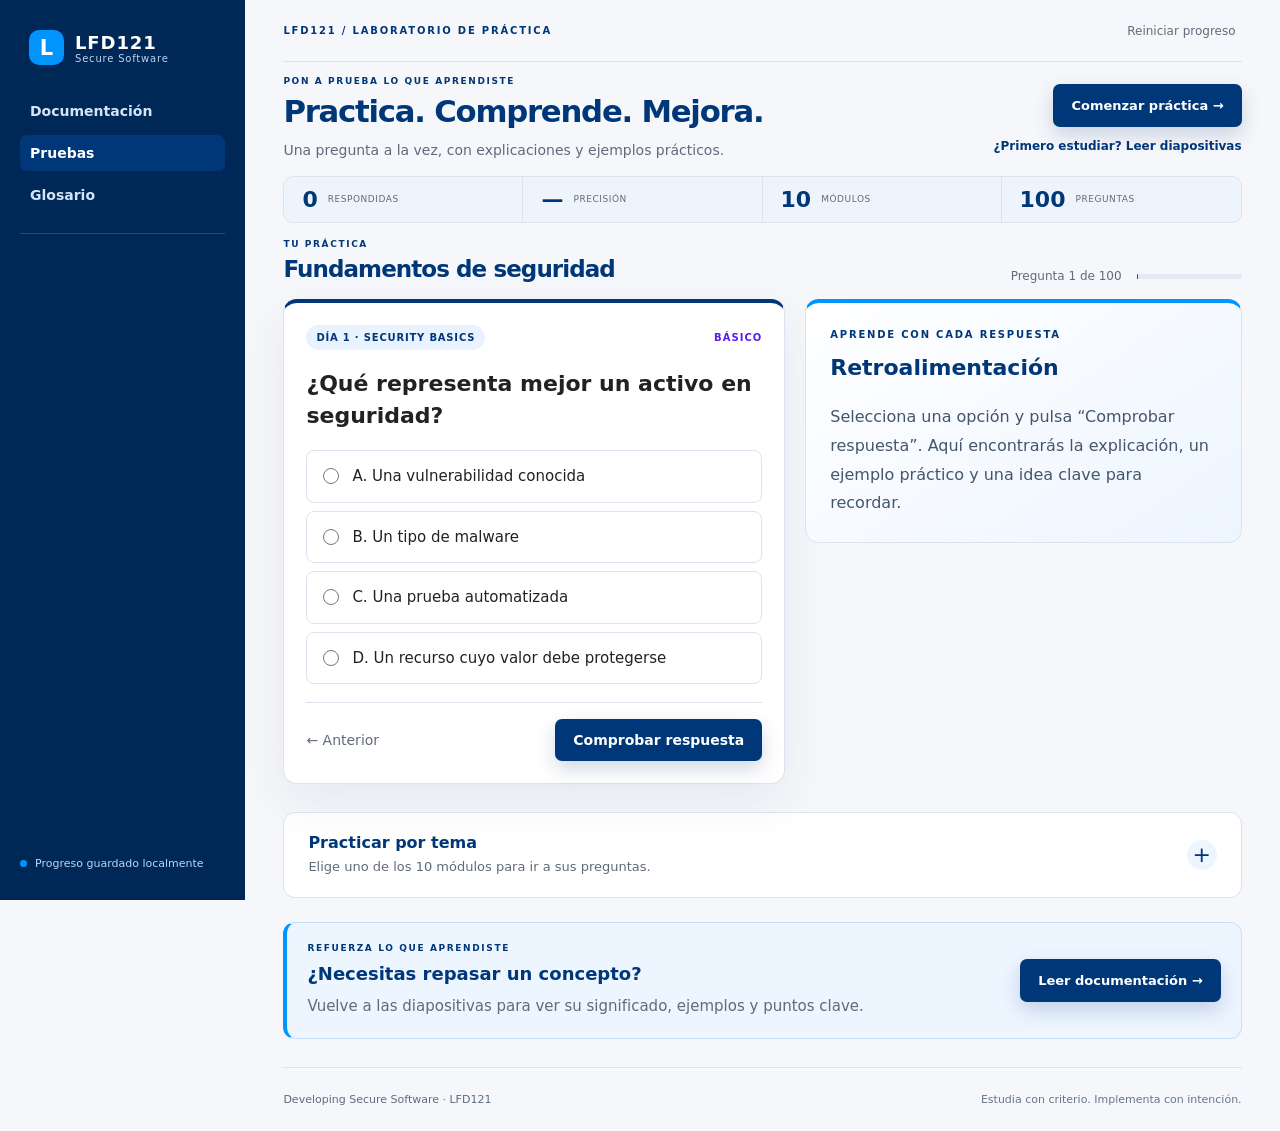
==== index.html @ 5a45626c "Initial commit" ====
<!doctype html>
<html lang="es">
<head>
  <meta charset="UTF-8" />
  <meta name="viewport" content="width=device-width, initial-scale=1.0" />
  <meta name="description" content="Preparación para la certificación Developing Secure Software LFD121." />
  <title>LFD121 · Secure Software Study Lab</title>
  <link rel="stylesheet" href="styles.css?v=10" />
</head>
<body class="quiz-page">
  <a class="skip-link" href="#practicePanel">Saltar a la prueba</a>
  <div class="app-shell">
    <aside class="sidebar">
      <a class="brand" href="#top"><span class="brand-mark">L</span><span><strong>LFD121</strong><small>Secure Software</small></span></a>
      <nav class="site-nav" aria-label="Secciones del sitio">
        <a href="docs.html">Documentación</a>
        <a href="index.html" aria-current="page">Pruebas</a>
        <a href="glosario.html">Glosario</a>
      </nav>
      <div class="sidebar-foot"><span class="status-dot"></span> Progreso guardado localmente</div>
    </aside>

    <main class="main" id="top">
      <header class="topbar"><button class="menu-btn" id="menuBtn" aria-label="Abrir menú">☰</button><span class="eyebrow">LFD121 / LABORATORIO DE PRÁCTICA</span><button class="reset-link" id="resetBtn">Reiniciar progreso</button></header>
      <section class="practice-intro" aria-labelledby="practiceTitle">
        <div><p class="kicker">PON A PRUEBA LO QUE APRENDISTE</p><h1 id="practiceTitle">Practica. Comprende. Mejora.</h1><p>Una pregunta a la vez, con explicaciones y ejemplos prácticos.</p></div>
        <div class="practice-intro-actions"><button class="primary-btn" id="startBtn" type="button">Comenzar práctica →</button><a class="docs-text-link" href="docs.html">¿Primero estudiar? Leer diapositivas</a></div>
      </section>
      <section class="stats" aria-label="Resumen de progreso"><div><span id="answeredStat">0</span><small>RESPONDIDAS</small></div><div><span id="scoreStat">—</span><small>PRECISIÓN</small></div><div><span>10</span><small>MÓDULOS</small></div><div><span>100</span><small>PREGUNTAS</small></div></section>

      <section class="practice-panel" id="practicePanel">
        <div class="section-head"><div><p class="kicker">TU PRÁCTICA</p><h2 id="quizTitle">Práctica rápida</h2></div><div class="quiz-meta"><span id="questionCounter">Pregunta 1 de 100</span><div class="progress"><i id="quizProgress"></i></div></div></div>
        <div class="practice-layout">
          <div class="quiz-card"><div class="quiz-top"><span class="pill" id="quizDay">DÍA 1 · FUNDAMENTOS</span><span class="difficulty" id="quizDifficulty">INTERMEDIO</span></div><h3 id="questionText"></h3><div class="options" id="options"></div><div class="quiz-actions"><button class="ghost-btn" id="prevBtn">← Anterior</button><button class="primary-btn small" id="nextBtn">Comprobar respuesta</button></div></div>
          <aside class="explanation pending" id="explanation" aria-labelledby="feedbackHeading">
            <p class="kicker">APRENDE CON CADA RESPUESTA</p>
            <h3 id="feedbackHeading">Retroalimentación</h3>
            <div id="feedbackContent" aria-live="polite" aria-atomic="true"></div>
          </aside>
        </div>
      </section>
      <details class="practice-modules">
        <summary><span><strong>Practicar por tema</strong><small>Elige uno de los 10 módulos para ir a sus preguntas.</small></span><span class="module-toggle" aria-hidden="true">+</span></summary>
        <section class="content-grid" aria-label="Módulos de práctica">
          <div class="section-head"><h2>Tu ruta de preparación</h2><div class="view-toggle"><button class="active" data-view="cards">Tarjetas</button><button data-view="compact">Compacto</button></div></div>
          <div class="day-grid" id="dayGrid"></div>
        </section>
      </details>
      <section class="study-first" aria-label="Antes de hacer la prueba">
        <div><p class="kicker">REFUERZA LO QUE APRENDISTE</p><h2>¿Necesitas repasar un concepto?</h2><p>Vuelve a las diapositivas para ver su significado, ejemplos y puntos clave.</p></div>
        <a class="primary-btn" href="docs.html">Leer documentación →</a>
      </section>
      <footer>Developing Secure Software · LFD121 <span>Estudia con criterio. Implementa con intención.</span></footer>
    </main>
  </div>
  <script src="app.js?v=9"></script>
</body>
</html>
---- styles.css ----
:root{
  --font-sans:ui-sans-serif,system-ui,-apple-system,BlinkMacSystemFont,"Segoe UI",Arial,sans-serif;
  --ink:#222222;--muted:#606b7a;--cream:#f6f7fa;--paper:#fff;--line:#dce3ef;
  --brand:#003778;--azure:#0094ff;--purple:#5b1de7;
  --deep-navy:#002857;--deep-azure:#0077cc;--darkest-navy:#00183c;
  --shadow:0 18px 50px #00377812;
}*{box-sizing:border-box;font-family:var(--font-sans)}body{margin:0;background:var(--cream);color:var(--ink);font-family:var(--font-sans)}
.app-shell{display:flex;min-height:100vh}
.sidebar{background:var(--deep-navy);color:#f6f7fa;width:245px;padding:30px 20px;display:flex;flex-direction:column;flex-shrink:0}
.brand{display:flex;align-items:center;gap:11px;color:white;text-decoration:none;margin:0 9px 58px}
.brand-mark{display:grid;place-items:center;width:35px;height:35px;border-radius:10px;background:var(--azure);color:#fff;font:700 21px var(--font-sans)}
.brand strong{display:block;font:700 18px var(--font-sans);letter-spacing:.05em}
.brand small{display:block;color:#b9d6f7;font-size:10px;letter-spacing:.08em}
.side-label{color:#b9d6f7;font-size:10px;font-weight:700;letter-spacing:.15em;margin:0 10px 16px}
#dayNav{display:grid;gap:5px}
#dayNav button{background:none;border:0;color:#d4e4f8;text-align:left;padding:10px;border-radius:8px;cursor:pointer;font:500 12px var(--font-sans);transition:.2s}
#dayNav button:hover,#dayNav button.active{background:var(--brand);color:white}
.sidebar-foot{margin-top:auto;color:#b9d6f7;font-size:11px;display:flex;gap:8px;align-items:center}
.status-dot{width:7px;height:7px;border-radius:50%;background:var(--azure)}
.main{flex:1;max-width:1440px;margin:auto;padding:0 5vw}
.topbar{height:78px;border-bottom:1px solid var(--line);display:flex;align-items:center;justify-content:space-between}
.eyebrow,.kicker{font-size:10px;font-weight:700;letter-spacing:.18em;color:var(--brand)}
.reset-link{border:0;background:transparent;color:var(--muted);font-size:12px;cursor:pointer}
.menu-btn{display:none}
.hero{display:flex;justify-content:space-between;align-items:center;padding:74px 0 55px;gap:30px}
.kicker{margin:0 0 16px}
.hero h1{font:700 clamp(43px,5vw,72px)/.98 var(--font-sans);letter-spacing:-.07em;margin:0}
.hero h1 em{color:var(--purple);font-style:normal}
.hero-copy{color:var(--muted);max-width:440px;line-height:1.7;margin:24px 0 28px;font-size:15px}
.primary-btn{border:0;border-radius:7px;background:var(--brand);color:white;padding:14px 18px;font:600 13px var(--font-sans);cursor:pointer;box-shadow:0 8px 20px #00377830;transition:.2s}
.primary-btn:hover{transform:translateY(-2px);background:var(--deep-azure)}
.primary-btn span{font-size:20px;line-height:0;margin-left:22px}
.hero-art{position:relative;width:390px;height:245px;background:#e5f2ff;border-radius:22px;overflow:hidden}
.orb{position:absolute;border-radius:50%;filter:blur(1px)}
.orb-a{width:180px;height:180px;background:var(--azure);right:-30px;top:-48px}
.orb-b{width:130px;height:130px;background:#a58aff;left:-33px;bottom:-45px}
.code-card{position:absolute;background:var(--darkest-navy);color:#f6f7fa;border-radius:10px;padding:20px 25px;left:56px;top:53px;width:265px;box-shadow:0 18px 30px #00285740}
.code-dot{display:inline-block;width:7px;height:7px;border-radius:50%;margin-right:4px}
.red{background:var(--purple)}
.yellow{background:#12e2e2}
.green{background:var(--azure)}
.code-card code{display:block;margin-top:17px;font:13px/1.8 var(--font-sans)}
.code-card i{color:#64c4ff;font-style:normal}
.hero-tag{position:absolute;right:20px;bottom:17px;font-size:10px;letter-spacing:.1em;color:var(--brand)}
.hero-tag b{font-size:12px}
.stats{display:grid;grid-template-columns:repeat(4,1fr);background:var(--paper);border:1px solid var(--line);border-radius:12px;margin-bottom:70px}
.stats div{padding:20px 25px;border-right:1px solid var(--line)}
.stats div:last-child{border:0}
.stats span{display:block;font:700 27px var(--font-sans)}
.stats small{display:block;color:var(--muted);font-size:9px;letter-spacing:.14em;margin-top:5px}
.section-head{display:flex;justify-content:space-between;align-items:end;margin-bottom:25px}
.section-head h2{font:600 29px var(--font-sans);letter-spacing:-.04em;margin:0}
.view-toggle{background:#e9edf5;border-radius:7px;padding:3px}
.view-toggle button{border:0;background:transparent;color:var(--muted);padding:8px 12px;border-radius:5px;font-size:11px;cursor:pointer}
.view-toggle button.active{background:white;color:var(--ink);box-shadow:0 2px 6px #0000000b}
.day-grid{display:grid;grid-template-columns:repeat(2,1fr);gap:13px}
.day-card{background:var(--paper);border:1px solid var(--line);border-radius:11px;padding:21px 22px;display:grid;grid-template-columns:45px 1fr auto;gap:15px;align-items:center;cursor:pointer;transition:.2s}
.day-card:hover{border-color:var(--azure);box-shadow:var(--shadow);transform:translateY(-2px)}
.day-no{font:600 17px var(--font-sans);color:var(--purple)}
.day-card h3{font:600 15px var(--font-sans);margin:0 0 7px}
.day-card p{color:var(--muted);font-size:12px;margin:0;line-height:1.5}
.day-count{font-size:11px;color:var(--muted);text-align:right}
.mini-progress{height:4px;background:#e4eaf3;border-radius:4px;margin-top:9px;width:78px}
.mini-progress i{display:block;background:var(--azure);height:100%;border-radius:4px;width:0}
.practice-panel{padding:80px 0 40px}
.quiz-meta{display:flex;align-items:center;gap:15px;color:var(--muted);font-size:11px}
.progress{width:105px;height:5px;background:#e4eaf3;border-radius:5px}
.progress i{display:block;height:100%;width:1%;background:var(--purple);border-radius:5px}
.practice-layout{display:grid;grid-template-columns:minmax(0,1.2fr) minmax(320px,1fr);gap:24px;align-items:start}
.quiz-card{background:var(--paper);border:1px solid var(--line);border-radius:14px;padding:31px;min-width:0;box-shadow:var(--shadow)}
.quiz-top{display:flex;justify-content:space-between;align-items:center}
.pill{background:#e9f2ff;color:var(--brand);border-radius:30px;padding:7px 10px;font-size:10px;font-weight:700;letter-spacing:.08em}
.difficulty{font-size:10px;color:var(--purple);letter-spacing:.1em;font-weight:700}
.quiz-card h3{font:600 23px/1.35 var(--font-sans);max-width:680px;margin:27px 0}
.options{display:grid;gap:10px}
.option{display:flex;align-items:center;gap:13px;border:1px solid var(--line);border-radius:8px;padding:14px;cursor:pointer;font-size:13px;transition:.2s}
.option:hover{border-color:var(--azure);background:#f6f9ff}
.option.selected{border-color:var(--brand);background:#edf5ff}
.option.correct{border-color:#5caa62;background:#e8f6e8}
.option.wrong{border-color:#d87968;background:#fff0ed}
.option input{accent-color:var(--brand)}
.quiz-actions{display:flex;justify-content:space-between;margin-top:28px}
.ghost-btn{border:0;background:transparent;color:var(--muted);cursor:pointer;font-size:12px}
.small{padding:11px 15px}
.explanation{padding:28px;background:var(--paper);border:1px solid var(--line);border-top:4px solid var(--azure);border-radius:14px;font-size:16px;line-height:1.7;color:#45556b;min-width:0;box-shadow:var(--shadow);overflow-wrap:anywhere}
.explanation h3{font-size:23px;line-height:1.3;color:var(--brand);margin:0 0 20px}
.explanation .kicker{line-height:1.5;margin-bottom:12px}
.feedback-status{display:inline-block;font-size:14px;font-weight:700;line-height:1.4;padding:7px 11px;border-radius:6px;margin:0 0 18px;background:#edf5ff;color:var(--brand)}
.explanation.correct .feedback-status{background:#e8f6e8;color:#24652d}
.explanation.incorrect .feedback-status{background:#fff0ed;color:#953c30}
.feedback-section+.feedback-section{border-top:1px solid var(--line);margin-top:20px;padding-top:18px}
.feedback-section h4{font-size:13px;letter-spacing:.06em;text-transform:uppercase;color:var(--brand);margin:0 0 8px}
.feedback-section p,.feedback-empty{margin:0}
.feedback-answer{font-size:18px;font-weight:600;line-height:1.5;color:var(--ink)}
.feedback-choice{margin-top:10px!important;color:var(--muted);font-size:15px}
.feedback-tip{border-left:3px solid var(--purple);padding-left:14px}
@media(max-width:1100px){.practice-layout{grid-template-columns:minmax(0,1fr)}}
@media(max-width:600px){.quiz-card,.explanation{padding:22px}.quiz-top{align-items:start;gap:12px}.pill{line-height:1.5}.explanation{font-size:16px}.quiz-actions{gap:12px}}
footer{border-top:1px solid var(--line);margin-top:50px;padding:25px 0;color:var(--muted);font-size:11px;display:flex;justify-content:space-between}
footer span{color:#687487}
.compact .day-card{padding:12px 18px}
.compact .day-card p{display:none}
@media(max-width:800px){.sidebar{position:fixed;z-index:5;left:-245px;height:100%;transition:.3s}
.sidebar.open{left:0}
.main{padding:0 20px}
.menu-btn{display:block;border:0;background:none;font-size:20px;color:var(--brand)}
.hero{padding:50px 0 35px}
.hero-art{display:none}
.stats{margin-bottom:45px}
.day-grid{grid-template-columns:1fr}
.section-head{align-items:start;gap:15px;flex-direction:column}
.quiz-meta{align-self:stretch;justify-content:space-between}
.stats div{padding:15px 10px}
.stats span{font-size:21px}
.stats small{font-size:8px}
footer{display:block}
footer span{display:block;margin-top:8px}}
.primary-btn:focus-visible,.ghost-btn:focus-visible,.reset-link:focus-visible,.view-toggle button:focus-visible,#dayNav button:focus-visible{outline:3px solid var(--azure);outline-offset:4px}
.option:focus-within{outline:2px solid var(--azure);outline-offset:2px}
.option:has(input:disabled){cursor:default}
.main{min-width:0}
[hidden]{display:none!important}
.site-nav{display:grid;gap:6px;margin:0 0 28px;padding-bottom:20px;border-bottom:1px solid #b9d6f733}
.site-nav a{color:#d4e4f8;text-decoration:none;padding:10px;border-radius:7px;font-size:14px;font-weight:600}
.site-nav a:hover,.site-nav a[aria-current="page"]{background:var(--brand);color:#fff}
.site-nav a:focus-visible,.docs-nav a:focus-visible,.docs-text-link:focus-visible,.docs-practice-link:focus-visible,.docs-outline a:focus-visible{outline:3px solid var(--azure);outline-offset:3px}
a.primary-btn{display:inline-block;text-decoration:none;text-align:center}
.study-first{display:flex;align-items:center;justify-content:space-between;gap:24px;background:#edf5ff;border:1px solid #c8def7;border-left:4px solid var(--azure);border-radius:12px;padding:24px;margin:0 0 28px}
.study-first .kicker{margin-bottom:10px}
.study-first h2{font-size:21px;margin:0 0 10px;color:var(--brand)}
.study-first p:last-child{font-size:15px;line-height:1.6;margin:0;color:var(--muted)}
.study-first .primary-btn{flex-shrink:0}
.feedback-reading{margin:22px 0 0;padding-top:16px;border-top:1px solid var(--line)}
.feedback-reading a{color:var(--brand);font-size:15px;font-weight:600;text-underline-offset:4px}
.skip-link{position:absolute;top:-100px;left:20px;padding:12px 18px;background:var(--brand);color:#fff;border-radius:6px;z-index:10}
.skip-link:focus{top:12px}
.docs-page{line-height:1.7}
.docs-page .docs-sidebar{position:sticky;top:0;height:100vh;overflow-y:auto;align-self:flex-start}
.docs-page .brand{margin-bottom:28px}
.docs-page .sidebar-foot{padding-top:24px}
.docs-nav{display:grid;gap:5px;margin-bottom:24px}
.docs-nav a{color:#d4e4f8;text-decoration:none;padding:9px 10px;font-size:12px;line-height:1.5;border-radius:6px}
.docs-nav a:hover{background:var(--brand);color:#fff}
.docs-main{max-width:1200px;margin:0 auto;padding:0 clamp(20px,5vw,72px)}
.docs-text-link,.docs-practice-link{color:var(--brand);font-size:14px;font-weight:600;text-decoration:none;text-underline-offset:4px}
.docs-text-link:hover,.docs-practice-link:hover{text-decoration:underline}
.docs-hero{padding:62px 0 40px}
.docs-hero h1{font-size:clamp(38px,4.5vw,64px);line-height:1.08;letter-spacing:-.045em;margin:0 0 25px}
.docs-hero h1 em{font-style:normal;color:var(--purple)}
.docs-hero>p:not(.kicker){font-size:18px;color:var(--muted);max-width:72ch;margin:0 0 26px}
.docs-actions{display:flex;align-items:center;gap:24px;flex-wrap:wrap}
.docs-summary{display:flex;gap:32px;flex-wrap:wrap;margin-top:32px;font-size:14px;color:var(--muted)}
.docs-summary b{font-size:23px;color:var(--brand);margin-right:5px}
.docs-how{background:#edf5ff;border:1px solid #c8def7;border-radius:14px;padding:28px;margin:0 0 30px;scroll-margin-top:24px}
.docs-how h2,.docs-glossary h2,.docs-final h2{font-size:28px;line-height:1.3;color:var(--brand);margin:0 0 20px;letter-spacing:-.025em}
.docs-how>p:last-child{color:var(--muted);font-size:15px;margin-bottom:0}
.docs-steps{padding-left:24px;margin:0}
.docs-steps li{font-size:16px;padding-left:4px;margin:0 0 16px}
.docs-steps b{color:var(--brand)}
.docs-module-grid{display:grid;grid-template-columns:repeat(2,minmax(0,1fr));gap:12px}
.docs-module-grid a{display:grid;gap:9px;padding:22px;border:1px solid var(--line);border-radius:11px;background:#fff;text-decoration:none;color:var(--ink)}
.docs-module-grid a:hover{border-color:var(--azure);box-shadow:var(--shadow)}
.docs-module-grid .kicker{margin:0}
.docs-module-grid strong{font-size:17px;line-height:1.4}
.docs-module-grid a>span:last-child{font-size:13px;color:var(--muted)}
.docs-chapter{padding-top:64px;scroll-margin-top:20px}
.docs-chapter-head h2{font-size:clamp(28px,3vw,38px);line-height:1.2;letter-spacing:-.03em;margin:0 0 20px;color:var(--brand)}
.docs-intro{font-size:17px;max-width:78ch;color:#45556b;margin:0 0 24px}
.docs-goals{border-left:3px solid var(--purple);padding-left:20px;margin:0 0 24px}
.docs-goals h3{font-size:16px;margin:0 0 10px;color:var(--brand)}
.docs-goals ul{font-size:15px;margin:0;padding-left:20px;color:#45556b}
.docs-outline,.docs-alternatives{border:1px solid var(--line);border-radius:8px;padding:14px 18px;font-size:14px}
.docs-outline{background:#fff;margin-bottom:24px}
.docs-outline summary,.docs-alternatives summary{cursor:pointer;color:var(--brand);font-weight:600}
.docs-outline ol{padding-left:22px;margin-bottom:0}
.docs-outline a{color:var(--brand);text-underline-offset:3px}
.docs-concept{background:#fff;border:1px solid var(--line);border-radius:14px;padding:32px;margin:0 0 20px;scroll-margin-top:24px}
.docs-concept h3{font-size:24px;line-height:1.35;letter-spacing:-.02em;margin:0 0 18px;color:var(--ink)}
.docs-definition{font-size:18px;font-weight:600;line-height:1.5;color:var(--brand);margin:0 0 24px}
.docs-concept h4{font-size:13px;letter-spacing:.055em;text-transform:uppercase;color:var(--brand);margin:0 0 9px}
.docs-explanation,.docs-example,.docs-takeaway{font-size:16px;color:#45556b;margin:0 0 22px}
.docs-explanation p,.docs-example p,.docs-takeaway p{margin:0;max-width:80ch}
.docs-example{background:#f1f6fd;border-radius:9px;padding:20px}
.docs-takeaway{border-left:3px solid var(--purple);padding-left:18px}
.docs-alternatives{color:var(--muted);margin-bottom:22px}
.docs-alternatives ul{padding-left:20px;margin-bottom:0}
.docs-practice-link{display:inline-block;font-size:15px}
.docs-module-end{padding:12px 0 0;display:flex;gap:20px;align-items:center;flex-wrap:wrap}
.docs-module-end p{flex-basis:100%;margin:0 0 2px;color:var(--muted);font-size:15px}
.docs-glossary{padding-top:64px;scroll-margin-top:24px}
.docs-glossary dl{display:grid;grid-template-columns:repeat(2,minmax(0,1fr));gap:16px;margin:0}
.docs-glossary dl>div{padding:20px;background:#fff;border:1px solid var(--line);border-radius:10px}
.docs-glossary dt{font-size:17px;font-weight:700;color:var(--brand)}
.docs-glossary dd{margin:8px 0 0;font-size:15px;color:#45556b}
.docs-final{background:#edf5ff;padding:32px;border:1px solid #c8def7;border-radius:14px;margin-top:64px;scroll-margin-top:24px}
.docs-final p:not(.kicker){font-size:17px;color:#45556b;margin-bottom:25px}
.docs-final .docs-text-link{display:inline-block;margin:16px 0 0 18px}
@media(max-width:800px){.study-first{align-items:start;flex-direction:column}.docs-page .app-shell{display:block}.docs-page .docs-sidebar{position:static;left:auto;width:auto;height:auto;padding:24px 20px}.docs-page .brand{margin-bottom:20px}.docs-page .site-nav{display:flex;margin-bottom:18px;padding-bottom:14px}.docs-nav{grid-template-columns:repeat(2,minmax(0,1fr));margin-bottom:0}.docs-page .sidebar-foot{display:none}.docs-hero{padding-top:36px}.docs-hero>p:not(.kicker){font-size:17px}}
@media(max-width:600px){.docs-module-grid,.docs-glossary dl{grid-template-columns:minmax(0,1fr)}.docs-concept,.docs-how,.docs-final{padding:22px}.docs-concept h3{font-size:22px}.docs-summary{gap:18px}.docs-main .eyebrow{font-size:8px;letter-spacing:.1em}.docs-main .topbar .docs-text-link{font-size:12px}.docs-final .docs-text-link{margin-left:0;display:block}.docs-chapter{padding-top:46px}}
@media print{.docs-page .sidebar,.docs-page .topbar,.docs-page .skip-link,.docs-practice-link,.docs-module-end,.docs-actions{display:none}.docs-page .app-shell{display:block}.docs-main{max-width:none;padding:0}.docs-concept,.docs-example,.docs-how,.docs-glossary dl>div{box-shadow:none;background:#fff}.docs-concept{break-inside:avoid}.docs-hero h1{font-size:36px}}
@media(min-width:801px) and (max-width:1150px){.day-grid{grid-template-columns:1fr}.hero-art{width:320px;flex-shrink:0}.code-card{left:25px}.day-card{min-width:0}}
.slides-main{max-width:1120px;padding:0 clamp(20px,4vw,56px)}
.slides-main .topbar{height:64px}
.reading-intro{padding:32px 0 24px}
.reading-intro .kicker{margin-bottom:9px}
.reading-intro h1{font-size:clamp(28px,3.5vw,40px);line-height:1.2;letter-spacing:-.04em;margin:0 0 9px}
.reading-intro>p:last-child{font-size:16px;color:var(--muted);margin:0}
.reading-toolbar{display:flex;gap:16px;align-items:center;justify-content:space-between;margin-bottom:15px}
.reading-topic{display:flex;align-items:center;gap:12px;min-width:0}
.reading-topic label{font-size:12px;font-weight:700;color:var(--brand)}
.reading-topic select{font-size:14px;color:var(--brand);font-weight:600;background:#fff;border:1px solid var(--line);border-radius:7px;padding:10px 32px 10px 12px;max-width:100%;min-width:0}
.reading-counter{font-size:12px;white-space:nowrap;color:var(--muted)}
.reading-progress{height:4px;background:#e4eaf3;border-radius:4px;margin-bottom:22px;overflow:hidden}
.reading-progress span{display:block;background:var(--azure);height:100%;width:1%;transition:width .2s}
.lesson-slide{background:#fff;border:1px solid var(--line);border-radius:16px;padding:30px;box-shadow:var(--shadow)}
.lesson-head .kicker{font-size:10px;line-height:1.5;letter-spacing:.1em;margin:0 0 12px}
.lesson-head h2{font-size:clamp(25px,3vw,34px);line-height:1.2;letter-spacing:-.025em;margin:0 0 26px;color:var(--brand)}
.lesson-head h2:focus{outline:none}
.module-anchor{scroll-margin-top:24px}
.lesson-core{display:grid;grid-template-columns:minmax(0,1fr) minmax(0,1fr);gap:20px;margin-bottom:24px}
.lesson-core>section{border-radius:10px;padding:24px}
.lesson-meaning{background:#edf5ff}
.lesson-remember{background:#f4f0ff}
.lesson-core h3{display:flex;align-items:center;gap:10px;font-size:13px;font-weight:700;text-transform:uppercase;letter-spacing:.03em;margin:0 0 15px;color:var(--brand)}
.lesson-core h3 span{font-size:11px;display:inline-flex;width:25px;height:25px;align-items:center;justify-content:center;background:#fff;border-radius:7px;color:var(--deep-azure)}
.lesson-remember h3,.lesson-remember h3 span{color:var(--purple)}
.lesson-meaning p{font-size:20px;line-height:1.6;color:var(--brand);margin:0}
.lesson-remember ul{font-size:17px;line-height:1.7;color:#463467;padding-left:20px;margin:0}
.lesson-remember li+li{margin-top:12px}
.lesson-more{border-top:1px solid var(--line);padding-top:17px;font-size:15px;color:#45556b}
.lesson-more>summary,.lesson-module-context>summary{cursor:pointer;color:var(--brand);font-weight:600;font-size:14px}
.lesson-detail-content{padding-top:18px}
.lesson-detail-content h3{font-size:15px;color:var(--brand);margin:22px 0 8px}
.lesson-detail-content h3:first-child{margin-top:0}
.lesson-detail-content p{margin:0 0 18px;line-height:1.7}
.lesson-detail-content .docs-definition{font-size:17px}
.lesson-module-context{padding:16px 0;border-top:1px solid var(--line)}
.lesson-module-context>p{margin-top:18px}
.lesson-slide>.docs-practice-link{font-size:13px;margin-top:18px}
.reading-controls{display:flex;justify-content:space-between;align-items:center;gap:18px;margin:22px 0 0}
.reading-prev{background:#fff;color:var(--brand);border:1px solid var(--line);border-radius:7px;padding:13px 18px;font-size:14px;font-weight:600;cursor:pointer}
.reading-prev:hover:not(:disabled){border-color:var(--azure);background:#edf5ff}
.reading-prev:disabled{opacity:.45;cursor:default}
.reading-controls>span{font-size:12px;color:var(--muted);font-variant-numeric:tabular-nums}
.reading-controls .primary-btn{padding:13px 22px;font-size:14px}
.reading-extras{display:flex;align-items:flex-start;gap:16px;flex-wrap:wrap;margin-top:30px}
.reading-reference{width:100%;font-size:14px;color:var(--muted)}
.reading-reference>summary{cursor:pointer;font-size:13px;color:var(--muted);width:fit-content}
.reading-reference .docs-how,.reading-reference .docs-glossary{margin-top:20px;padding-top:24px}
.slides-main footer{margin-top:30px}
.docs-nav a[aria-current="location"]{background:var(--brand);color:#fff}
.reading-prev:focus-visible,.reading-topic select:focus-visible,.lesson-more>summary:focus-visible,.reading-reference>summary:focus-visible{outline:3px solid var(--azure);outline-offset:4px}
@media(max-width:1150px){.lesson-core{grid-template-columns:minmax(0,1fr)}.lesson-core>section{padding:20px}.lesson-meaning p{font-size:19px}}
@media(max-width:800px){.slides-page .docs-sidebar{padding:16px 20px}.slides-page .docs-sidebar .brand{margin-bottom:12px}.slides-page .site-nav{padding-bottom:0;margin-bottom:0;border:0}.slides-page .docs-nav,.slides-page .side-label{display:none}.reading-intro{padding-top:24px}.reading-toolbar{align-items:start;flex-direction:column;gap:10px}.reading-topic{width:100%}.reading-topic select{flex:1}.lesson-slide{padding:22px}.reading-counter{align-self:flex-end}.lesson-head h2{margin-bottom:20px}.reading-controls{gap:10px}}
@media(max-width:450px){.lesson-core>section{padding:17px}.lesson-core h3{font-size:12px}.lesson-meaning p{font-size:18px}.lesson-remember ul{font-size:16px}.reading-controls .primary-btn,.reading-prev{padding:12px 14px;font-size:13px}.reading-controls>span{font-size:11px}}
@media(prefers-reduced-motion:reduce){.reading-progress span{transition:none}}
@media print{.lesson-slide[hidden]{display:block!important}.reading-toolbar,.reading-progress,.reading-controls,.lesson-more,.reading-extras{display:none}.lesson-slide{break-inside:avoid;box-shadow:none;margin-bottom:24px}}

/* Prueba: la pregunta es el centro de la página, no el final de la ruta. */
.quiz-page .main{max-width:1500px;margin:0 auto;padding:0 clamp(20px,3vw,44px)}
.quiz-page .sidebar{position:sticky;top:0;height:100vh;align-self:flex-start}
.quiz-page .brand{margin-bottom:28px}
.quiz-page .topbar{height:62px}
.practice-intro{display:flex;justify-content:space-between;align-items:center;gap:24px;padding:14px 0}
.practice-intro .kicker{margin-bottom:8px;font-size:9px}
.practice-intro h1{font-size:clamp(25px,2.4vw,32px);line-height:1.15;letter-spacing:-.04em;margin:0;color:var(--brand)}
.practice-intro p:last-child{font-size:14px;line-height:1.6;color:var(--muted);margin:10px 0 0;max-width:60ch}
.practice-intro-actions{display:flex;flex-direction:column;align-items:flex-end;gap:12px;flex-shrink:0}
.practice-intro-actions .docs-text-link{font-size:12px}
.quiz-page .stats{margin-bottom:16px;border-radius:10px;background:#eef4fc}
.quiz-page .stats div{display:flex;align-items:center;gap:10px;padding:10px 18px;min-width:0}
.quiz-page .stats span{font-size:22px;color:var(--brand);font-variant-numeric:tabular-nums}
.quiz-page .stats small{font-size:9px;letter-spacing:.06em;margin:0}
.quiz-page .practice-panel{padding:0 0 24px;scroll-margin-top:20px}
.quiz-page .practice-panel>.section-head{margin-bottom:16px;gap:16px}
.quiz-page .practice-panel .section-head .kicker{margin-bottom:6px;font-size:9px}
.quiz-page .practice-panel .section-head h2{font-size:23px;line-height:1.25;color:var(--brand)}
.quiz-page .quiz-meta{font-size:12px}
.quiz-page .practice-layout{grid-template-columns:minmax(0,1.15fr) minmax(0,1fr);gap:20px}
.quiz-page .quiz-card{padding:22px;border-top:4px solid var(--brand)}
.quiz-page .quiz-top{gap:12px;flex-wrap:wrap}
.quiz-page .quiz-card h3{font-size:22px;margin:18px 0;line-height:1.45}
.quiz-page .option{font-size:15px;line-height:1.5;padding:14px 16px;min-height:52px}
.quiz-page .option input{flex-shrink:0;width:16px;height:16px;margin:0}
.quiz-page .options{gap:8px}
.quiz-page .quiz-actions{gap:14px;padding-top:16px;margin-top:18px;border-top:1px solid var(--line);align-items:center}
.quiz-page .quiz-actions .primary-btn{font-size:14px;padding:13px 18px}
.quiz-page .ghost-btn{font-size:14px;padding:10px 0}
.quiz-page .explanation{padding:24px;font-size:16px}
.quiz-page .explanation h3{font-size:22px}
.quiz-page .explanation.pending{background:linear-gradient(145deg,#fff,#edf5ff);box-shadow:none}
.quiz-page .feedback-empty{line-height:1.8}
.practice-modules{border:1px solid var(--line);border-radius:12px;background:#fff;margin:4px 0 24px}
.practice-modules>summary{display:flex;align-items:center;justify-content:space-between;gap:18px;padding:20px 24px;cursor:pointer;list-style:none;color:var(--brand)}
.practice-modules>summary::-webkit-details-marker{display:none}
.practice-modules>summary strong{display:block;font-size:16px}
.practice-modules>summary small{display:block;font-size:13px;color:var(--muted);margin-top:5px;line-height:1.5}
.module-toggle{display:grid;place-items:center;width:30px;height:30px;flex-shrink:0;border-radius:50%;background:#edf5ff;font-size:22px;transition:transform .2s}
.practice-modules[open] .module-toggle{transform:rotate(45deg)}
.practice-modules .content-grid{padding:8px 24px 24px}
.practice-modules .section-head h2{font-size:20px}
.quiz-page .study-first{padding:20px;margin-bottom:0}
.quiz-page .study-first h2{font-size:18px}
.quiz-page .study-first .kicker{font-size:9px}
.quiz-page footer{margin-top:28px}
.practice-modules>summary:focus-visible{outline:3px solid var(--azure);outline-offset:3px;border-radius:12px}
@media(max-width:1100px){.practice-intro{align-items:flex-start}.practice-intro-actions .docs-text-link{max-width:170px;text-align:right}.quiz-page .stats div{flex-direction:column;align-items:flex-start;gap:3px}.quiz-page .practice-layout{grid-template-columns:minmax(0,1fr)}}
@media(max-width:800px){.quiz-page .sidebar{position:fixed;align-self:auto}.practice-intro{gap:16px}.quiz-page .practice-panel>.section-head{flex-direction:row;align-items:center}.quiz-page .quiz-meta{align-self:auto;flex-direction:column;gap:8px;align-items:flex-end}.quiz-page .topbar .eyebrow{font-size:8px;letter-spacing:.08em}.quiz-page .reset-link{font-size:11px}.quiz-page .stats{margin-bottom:20px}}
@media(max-width:600px){.practice-intro{padding:20px 0 16px;display:block}.practice-intro p:last-child{font-size:13px}.practice-intro-actions{flex-direction:row;align-items:center;justify-content:space-between;margin-top:16px;gap:12px}.practice-intro-actions .primary-btn{padding:12px 14px;font-size:12px}.practice-intro-actions .docs-text-link{max-width:135px;font-size:11px}.quiz-page .stats div{padding:10px}.quiz-page .stats span{font-size:20px}.quiz-page .stats small{font-size:8px}.quiz-page .practice-panel .section-head h2{font-size:20px}.quiz-page .quiz-meta{font-size:10px;flex-shrink:0}.quiz-page .quiz-card,.quiz-page .explanation{padding:20px}.quiz-page .quiz-card h3{font-size:20px;margin:18px 0}.quiz-page .option{font-size:14px;padding:12px}.quiz-page .quiz-actions .primary-btn{font-size:12px;padding:12px}.quiz-page .ghost-btn{font-size:12px}.practice-modules>summary{padding:18px}.practice-modules .content-grid{padding:4px 16px 18px}}
@media(prefers-reduced-motion:reduce){.module-toggle{transition:none}}
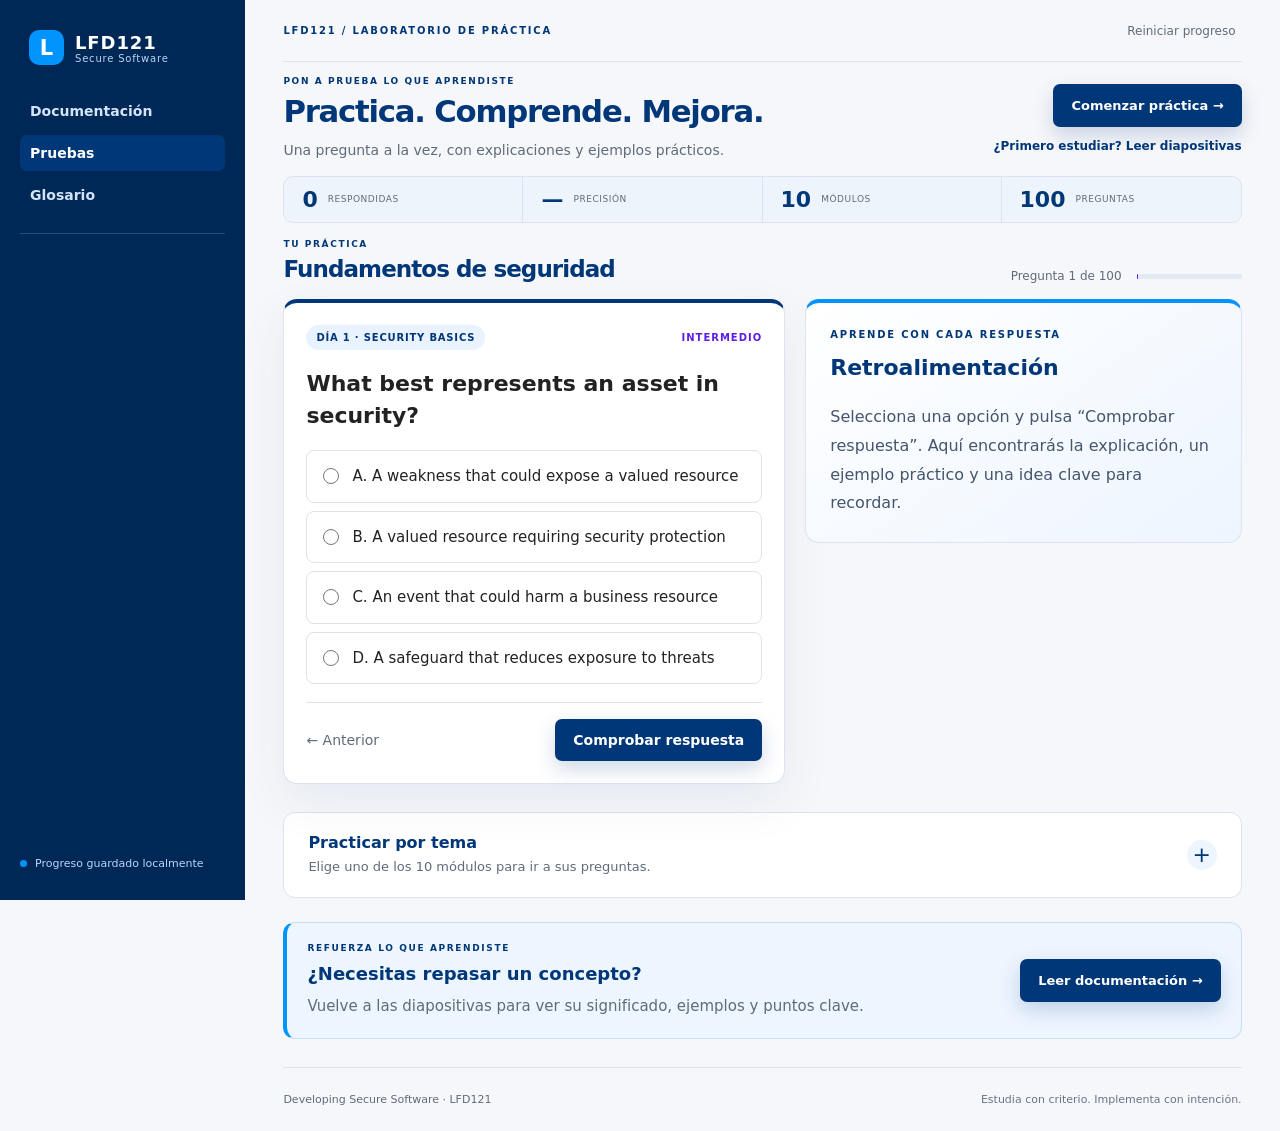
==== commit c5b3a4a4: "update" ====
--- a/index.html
+++ b/index.html
@@ -53,6 +53,6 @@
       <footer>Developing Secure Software · LFD121 <span>Estudia con criterio. Implementa con intención.</span></footer>
     </main>
   </div>
-  <script src="app.js?v=9"></script>
+  <script src="app.js?v=10"></script>
 </body>
 </html>
